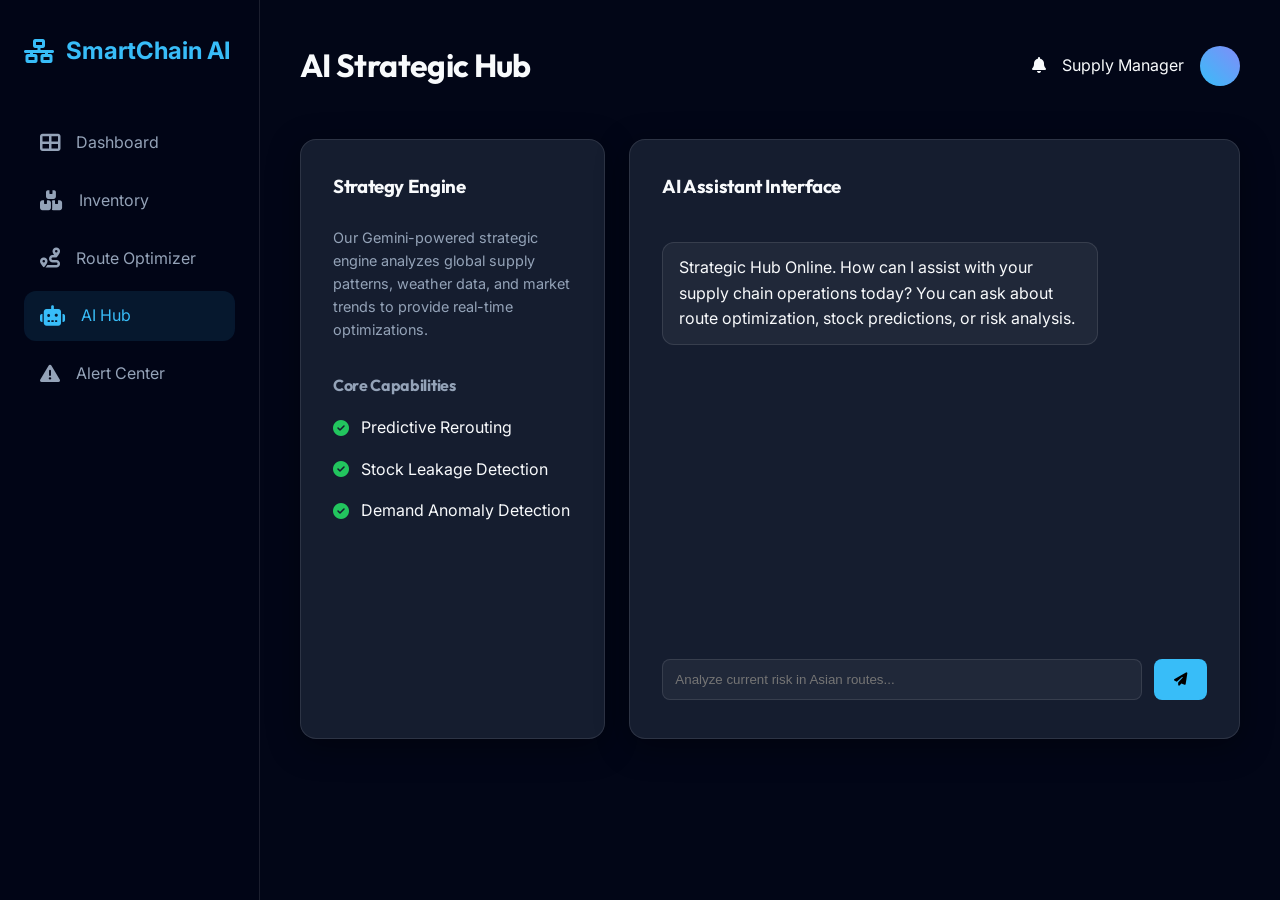
==== ai.html @ f098b52f "Initial Commit" ====
<!DOCTYPE html>
<html lang="en">
<head>
    <meta charset="UTF-8">
    <meta name="viewport" content="width=device-width, initial-scale=1.0">
    <title>AI Hub | SmartChain AI</title>
    <link rel="stylesheet" href="https://cdnjs.cloudflare.com/ajax/libs/font-awesome/6.4.0/css/all.min.css">
    <link rel="stylesheet" href="style.css">
</head>
<body>

    <div id="sidebar-container" data-active="ai"></div>

    <main class="main-content">
        <div id="header-container" data-title="AI Strategic Hub"></div>

        <div class="sections-grid" style="grid-template-columns: 1fr 2fr;">
            <div class="section-box glass animate-fade-in" style="height: auto;">
                <h3>Strategy Engine</h3>
                <p style="color: var(--text-secondary); font-size: 0.9rem; margin-bottom: 2rem;">
                    Our Gemini-powered strategic engine analyzes global supply patterns, weather data, and market trends to provide real-time optimizations.
                </p>
                
                <h4 style="color: var(--text-secondary); margin-bottom: 1rem;">Core Capabilities</h4>
                <ul style="list-style: none; padding: 0;">
                    <li style="margin-bottom: 1rem; display: flex; align-items: center; gap: 0.75rem;">
                        <i class="fas fa-check-circle" style="color: var(--success);"></i>
                        <span>Predictive Rerouting</span>
                    </li>
                    <li style="margin-bottom: 1rem; display: flex; align-items: center; gap: 0.75rem;">
                        <i class="fas fa-check-circle" style="color: var(--success);"></i>
                        <span>Stock Leakage Detection</span>
                    </li>
                    <li style="margin-bottom: 1rem; display: flex; align-items: center; gap: 0.75rem;">
                        <i class="fas fa-check-circle" style="color: var(--success);"></i>
                        <span>Demand Anomaly Detection</span>
                    </li>
                </ul>
            </div>

            <div class="section-box glass animate-fade-in" style="height: 600px; animation-delay: 0.2s;">
                <h3>AI Assistant Interface</h3>
                <div class="chat-container">
                    <div class="chat-messages" id="chat">
                        <div class="message ai">Strategic Hub Online. How can I assist with your supply chain operations today? You can ask about route optimization, stock predictions, or risk analysis.</div>
                    </div>
                    <div class="chat-input">
                        <input type="text" id="userInput" placeholder="Analyze current risk in Asian routes...">
                        <button onclick="getAI()"><i class="fas fa-paper-plane"></i></button>
                    </div>
                </div>
            </div>
        </div>
    </main>

    <script src="components.js"></script>
    <script src="script.js"></script>
</body>
</html>
---- style.css ----
@import url('https://fonts.googleapis.com/css2?family=Inter:wght@300;400;500;600;700&family=Outfit:wght@400;500;600;700&display=swap');

:root {
    --bg-dark: #020617;
    --bg-card: rgba(30, 41, 59, 0.7);
    --accent-blue: #38bdf8;
    --accent-purple: #818cf8;
    --text-primary: #f8fafc;
    --text-secondary: #94a3b8;
    --success: #22c55e;
    --warning: #facc15;
    --danger: #ef4444;
    --border: rgba(255, 255, 255, 0.1);
    --glass-blur: blur(12px);
    --transition: all 0.3s cubic-bezier(0.4, 0, 0.2, 1);
}

* {
    margin: 0;
    padding: 0;
    box-sizing: border-box;
}

body {
    background-color: var(--bg-dark);
    color: var(--text-primary);
    font-family: 'Inter', sans-serif;
    line-height: 1.6;
    overflow-x: hidden;
}

h1, h2, h3, h4 {
    font-family: 'Outfit', sans-serif;
    letter-spacing: -0.02em;
}

/* Glassmorphism Utilities */
.glass {
    background: var(--bg-card);
    backdrop-filter: var(--glass-blur);
    border: 1px solid var(--border);
    border-radius: 16px;
    box-shadow: 0 8px 32px 0 rgba(0, 0, 0, 0.37);
}

.glow-blue {
    box-shadow: 0 0 20px rgba(56, 189, 248, 0.2);
}

/* Sidebar Styling */
.sidebar {
    width: 260px;
    height: 100vh;
    background: rgba(2, 6, 23, 0.8);
    backdrop-filter: blur(20px);
    border-right: 1px solid var(--border);
    padding: 2rem 1.5rem;
    position: fixed;
    display: flex;
    flex-direction: column;
    z-index: 100;
}

.sidebar .brand {
    font-size: 1.5rem;
    font-weight: 700;
    color: var(--accent-blue);
    margin-bottom: 3rem;
    display: flex;
    align-items: center;
    gap: 0.75rem;
}

.sidebar nav ul {
    list-style: none;
}

.sidebar nav li {
    padding: 0.75rem 1rem;
    margin-bottom: 0.5rem;
    border-radius: 12px;
    cursor: pointer;
    transition: var(--transition);
    color: var(--text-secondary);
    display: flex;
    align-items: center;
    gap: 1rem;
}

.sidebar nav li:hover, .sidebar nav li.active {
    background: rgba(56, 189, 248, 0.1);
    color: var(--accent-blue);
}

.sidebar nav li i {
    font-size: 1.25rem;
}

/* Main Content Layout */
.main-content {
    margin-left: 260px;
    padding: 2.5rem;
    min-height: 100vh;
}

header {
    display: flex;
    justify-content: space-between;
    align-items: center;
    margin-bottom: 3rem;
}

.user-profile {
    display: flex;
    align-items: center;
    gap: 1rem;
}

.avatar {
    width: 40px;
    height: 40px;
    border-radius: 50%;
    background: linear-gradient(45deg, var(--accent-blue), var(--accent-purple));
}

/* Landing Page (Hero) */
.hero {
    height: 80vh;
    display: flex;
    flex-direction: column;
    justify-content: center;
    align-items: center;
    text-align: center;
    background: radial-gradient(circle at top right, rgba(56, 189, 248, 0.1), transparent 40%),
                radial-gradient(circle at bottom left, rgba(129, 140, 248, 0.1), transparent 40%);
}

.hero h1 {
    font-size: 4.5rem;
    line-height: 1.1;
    margin-bottom: 1.5rem;
    background: linear-gradient(to right, #fff, var(--accent-blue));
    -webkit-background-clip: text;
    -webkit-text-fill-color: transparent;
}

.hero p {
    font-size: 1.25rem;
    color: var(--text-secondary);
    max-width: 600px;
    margin-bottom: 3rem;
}

.cta-button {
    padding: 1rem 2.5rem;
    font-size: 1.1rem;
    font-weight: 600;
    border-radius: 50px;
    border: none;
    background: var(--accent-blue);
    color: var(--bg-dark);
    cursor: pointer;
    transition: var(--transition);
}

.cta-button:hover {
    transform: translateY(-2px);
    box-shadow: 0 10px 20px rgba(56, 189, 248, 0.3);
}

/* Dashboard Grid */
.dashboard-grid {
    display: grid;
    grid-template-columns: repeat(4, 1fr);
    gap: 1.5rem;
    margin-bottom: 2rem;
}

.kpi-card {
    padding: 1.5rem;
    display: flex;
    flex-direction: column;
    gap: 0.5rem;
}

.kpi-card .label {
    font-size: 0.875rem;
    color: var(--text-secondary);
}

.kpi-card .value {
    font-size: 1.75rem;
    font-weight: 700;
}

.kpi-card .trend {
    font-size: 0.75rem;
    font-weight: 600;
}

.trend.up { color: var(--success); }
.trend.down { color: var(--danger); }

/* Large Sections */
.sections-grid {
    display: grid;
    grid-template-columns: 2fr 1fr;
    gap: 1.5rem;
}

.section-box {
    padding: 2rem;
    height: 450px;
}

.section-box h3 {
    margin-bottom: 1.5rem;
    display: flex;
    justify-content: space-between;
    align-items: center;
}

/* AI Hub Chat */
.chat-container {
    height: calc(100% - 60px);
    display: flex;
    flex-direction: column;
}

.chat-messages {
    flex: 1;
    overflow-y: auto;
    padding: 1rem 0;
}

.message {
    margin-bottom: 1rem;
    max-width: 80%;
    padding: 0.75rem 1rem;
    border-radius: 12px;
}

.message.user {
    align-self: flex-end;
    background: var(--accent-blue);
    color: var(--bg-dark);
    margin-left: auto;
}

.message.ai {
    background: rgba(255, 255, 255, 0.05);
    border: 1px solid var(--border);
}

.chat-input {
    display: flex;
    gap: 0.75rem;
}

.chat-input input {
    flex: 1;
    background: rgba(255, 255, 255, 0.05);
    border: 1px solid var(--border);
    border-radius: 8px;
    padding: 0.75rem;
    color: white;
}

.chat-input button {
    background: var(--accent-blue);
    border: none;
    border-radius: 8px;
    padding: 0 1.25rem;
    cursor: pointer;
}

/* Tables */
.data-table {
    width: 100%;
    border-collapse: collapse;
}

.data-table th {
    text-align: left;
    color: var(--text-secondary);
    font-size: 0.75rem;
    text-transform: uppercase;
    letter-spacing: 0.1em;
    padding-bottom: 1rem;
}

.data-table td {
    padding: 1rem 0;
    border-bottom: 1px solid var(--border);
}

/* Map placeholder */
#map-container {
    height: 100%;
    border-radius: 12px;
    overflow: hidden;
}

/* Animations */
@keyframes fadeInUp {
    from { opacity: 0; transform: translateY(20px); }
    to { opacity: 1; transform: translateY(0); }
}

.animate-fade-in {
    animation: fadeInUp 0.6s ease-out forwards;
}
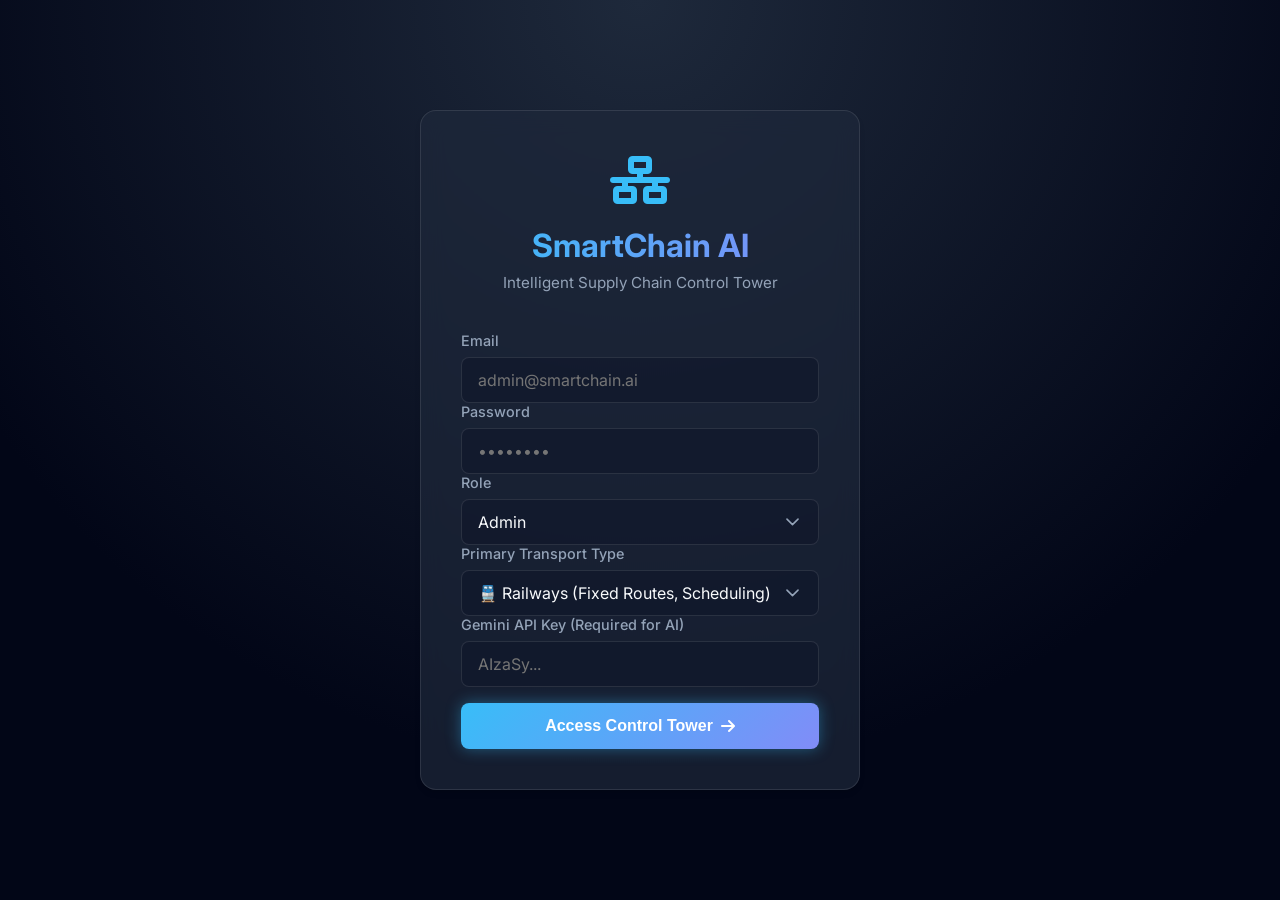
==== commit ff8ecaaf: "Added Antigravity project version" ====
--- a/ai.html
+++ b/ai.html
@@ -3,57 +3,58 @@
 <head>
     <meta charset="UTF-8">
     <meta name="viewport" content="width=device-width, initial-scale=1.0">
-    <title>AI Hub | SmartChain AI</title>
+    <title>SmartChain AI | Decision Engine</title>
     <link rel="stylesheet" href="https://cdnjs.cloudflare.com/ajax/libs/font-awesome/6.4.0/css/all.min.css">
+    <link href="https://fonts.googleapis.com/css2?family=Inter:wght@400;500;600;700&display=swap" rel="stylesheet">
     <link rel="stylesheet" href="style.css">
 </head>
 <body>
 
-    <div id="sidebar-container" data-active="ai"></div>
+    <!-- Sidebar injected by components.js -->
 
-    <main class="main-content">
-        <div id="header-container" data-title="AI Strategic Hub"></div>
+    <main class="app-layout">
+        <div class="main-content">
+            <header class="page-header fade-in">
+                <div>
+                    <h1 class="page-title">AI Decision Engine</h1>
+                    <p class="page-subtitle">Ask questions about your supply chain network and get actionable insights.</p>
+                </div>
+            </header>
 
-        <div class="sections-grid" style="grid-template-columns: 1fr 2fr;">
-            <div class="section-box glass animate-fade-in" style="height: auto;">
-                <h3>Strategy Engine</h3>
-                <p style="color: var(--text-secondary); font-size: 0.9rem; margin-bottom: 2rem;">
-                    Our Gemini-powered strategic engine analyzes global supply patterns, weather data, and market trends to provide real-time optimizations.
-                </p>
+            <div class="glass panel fade-in" style="animation-delay: 0.1s; max-width: 800px; margin: 0 auto; width: 100%;">
                 
-                <h4 style="color: var(--text-secondary); margin-bottom: 1rem;">Core Capabilities</h4>
-                <ul style="list-style: none; padding: 0;">
-                    <li style="margin-bottom: 1rem; display: flex; align-items: center; gap: 0.75rem;">
-                        <i class="fas fa-check-circle" style="color: var(--success);"></i>
-                        <span>Predictive Rerouting</span>
-                    </li>
-                    <li style="margin-bottom: 1rem; display: flex; align-items: center; gap: 0.75rem;">
-                        <i class="fas fa-check-circle" style="color: var(--success);"></i>
-                        <span>Stock Leakage Detection</span>
-                    </li>
-                    <li style="margin-bottom: 1rem; display: flex; align-items: center; gap: 0.75rem;">
-                        <i class="fas fa-check-circle" style="color: var(--success);"></i>
-                        <span>Demand Anomaly Detection</span>
-                    </li>
-                </ul>
-            </div>
-
-            <div class="section-box glass animate-fade-in" style="height: 600px; animation-delay: 0.2s;">
-                <h3>AI Assistant Interface</h3>
-                <div class="chat-container">
-                    <div class="chat-messages" id="chat">
-                        <div class="message ai">Strategic Hub Online. How can I assist with your supply chain operations today? You can ask about route optimization, stock predictions, or risk analysis.</div>
+                <div class="chat-window" style="height: 500px;">
+                    <div class="chat-messages" id="ai-chat-messages">
+                        <div class="message ai">
+                            Hello! I'm your SmartChain AI Consultant. I have loaded your transport context. What supply chain issues can I help you resolve today?
+                        </div>
                     </div>
-                    <div class="chat-input">
-                        <input type="text" id="userInput" placeholder="Analyze current risk in Asian routes...">
-                        <button onclick="getAI()"><i class="fas fa-paper-plane"></i></button>
+                    
+                    <div class="chat-input-area">
+                        <input type="text" id="ai-input" class="chat-input" placeholder="e.g. How should we handle the delay on route 66?">
+                        <button class="chat-btn" onclick="askAI()">
+                            <i class="fas fa-paper-plane"></i>
+                        </button>
                     </div>
                 </div>
+
+                <div style="margin-top: 1rem; text-align: center; color: var(--text-secondary); font-size: 0.85rem;">
+                    Powered by Google Gemini API
+                </div>
+
             </div>
         </div>
     </main>
 
+    <script src="auth.js"></script>
     <script src="components.js"></script>
     <script src="script.js"></script>
+    <script>
+        document.getElementById('ai-input').addEventListener('keypress', function(e) {
+            if (e.key === 'Enter') {
+                askAI();
+            }
+        });
+    </script>
 </body>
 </html>
--- a/style.css
+++ b/style.css
@@ -1,312 +1,672 @@
-@import url('https://fonts.googleapis.com/css2?family=Inter:wght@300;400;500;600;700&family=Outfit:wght@400;500;600;700&display=swap');
-
-:root {
-    --bg-dark: #020617;
-    --bg-card: rgba(30, 41, 59, 0.7);
-    --accent-blue: #38bdf8;
-    --accent-purple: #818cf8;
-    --text-primary: #f8fafc;
-    --text-secondary: #94a3b8;
-    --success: #22c55e;
-    --warning: #facc15;
-    --danger: #ef4444;
-    --border: rgba(255, 255, 255, 0.1);
-    --glass-blur: blur(12px);
-    --transition: all 0.3s cubic-bezier(0.4, 0, 0.2, 1);
-}
-
-* {
-    margin: 0;
-    padding: 0;
-    box-sizing: border-box;
-}
-
-body {
-    background-color: var(--bg-dark);
-    color: var(--text-primary);
-    font-family: 'Inter', sans-serif;
-    line-height: 1.6;
-    overflow-x: hidden;
-}
-
-h1, h2, h3, h4 {
-    font-family: 'Outfit', sans-serif;
-    letter-spacing: -0.02em;
-}
-
-/* Glassmorphism Utilities */
-.glass {
-    background: var(--bg-card);
-    backdrop-filter: var(--glass-blur);
-    border: 1px solid var(--border);
-    border-radius: 16px;
-    box-shadow: 0 8px 32px 0 rgba(0, 0, 0, 0.37);
-}
-
-.glow-blue {
-    box-shadow: 0 0 20px rgba(56, 189, 248, 0.2);
-}
-
-/* Sidebar Styling */
-.sidebar {
-    width: 260px;
-    height: 100vh;
-    background: rgba(2, 6, 23, 0.8);
-    backdrop-filter: blur(20px);
-    border-right: 1px solid var(--border);
-    padding: 2rem 1.5rem;
-    position: fixed;
-    display: flex;
-    flex-direction: column;
-    z-index: 100;
-}
-
-.sidebar .brand {
-    font-size: 1.5rem;
-    font-weight: 700;
-    color: var(--accent-blue);
-    margin-bottom: 3rem;
-    display: flex;
-    align-items: center;
-    gap: 0.75rem;
-}
-
-.sidebar nav ul {
-    list-style: none;
-}
-
-.sidebar nav li {
-    padding: 0.75rem 1rem;
-    margin-bottom: 0.5rem;
-    border-radius: 12px;
-    cursor: pointer;
-    transition: var(--transition);
-    color: var(--text-secondary);
-    display: flex;
-    align-items: center;
-    gap: 1rem;
-}
-
-.sidebar nav li:hover, .sidebar nav li.active {
-    background: rgba(56, 189, 248, 0.1);
-    color: var(--accent-blue);
-}
-
-.sidebar nav li i {
-    font-size: 1.25rem;
-}
-
-/* Main Content Layout */
-.main-content {
-    margin-left: 260px;
-    padding: 2.5rem;
-    min-height: 100vh;
-}
-
-header {
-    display: flex;
-    justify-content: space-between;
-    align-items: center;
-    margin-bottom: 3rem;
-}
-
-.user-profile {
-    display: flex;
-    align-items: center;
-    gap: 1rem;
-}
-
-.avatar {
-    width: 40px;
-    height: 40px;
-    border-radius: 50%;
-    background: linear-gradient(45deg, var(--accent-blue), var(--accent-purple));
-}
-
-/* Landing Page (Hero) */
-.hero {
-    height: 80vh;
-    display: flex;
-    flex-direction: column;
-    justify-content: center;
-    align-items: center;
-    text-align: center;
-    background: radial-gradient(circle at top right, rgba(56, 189, 248, 0.1), transparent 40%),
-                radial-gradient(circle at bottom left, rgba(129, 140, 248, 0.1), transparent 40%);
-}
-
-.hero h1 {
-    font-size: 4.5rem;
-    line-height: 1.1;
-    margin-bottom: 1.5rem;
-    background: linear-gradient(to right, #fff, var(--accent-blue));
-    -webkit-background-clip: text;
-    -webkit-text-fill-color: transparent;
-}
-
-.hero p {
-    font-size: 1.25rem;
-    color: var(--text-secondary);
-    max-width: 600px;
-    margin-bottom: 3rem;
-}
-
-.cta-button {
-    padding: 1rem 2.5rem;
-    font-size: 1.1rem;
-    font-weight: 600;
-    border-radius: 50px;
-    border: none;
-    background: var(--accent-blue);
-    color: var(--bg-dark);
-    cursor: pointer;
-    transition: var(--transition);
-}
-
-.cta-button:hover {
-    transform: translateY(-2px);
-    box-shadow: 0 10px 20px rgba(56, 189, 248, 0.3);
-}
-
-/* Dashboard Grid */
-.dashboard-grid {
-    display: grid;
-    grid-template-columns: repeat(4, 1fr);
-    gap: 1.5rem;
-    margin-bottom: 2rem;
-}
-
-.kpi-card {
-    padding: 1.5rem;
-    display: flex;
-    flex-direction: column;
-    gap: 0.5rem;
-}
-
-.kpi-card .label {
-    font-size: 0.875rem;
-    color: var(--text-secondary);
-}
-
-.kpi-card .value {
-    font-size: 1.75rem;
-    font-weight: 700;
-}
-
-.kpi-card .trend {
-    font-size: 0.75rem;
-    font-weight: 600;
-}
-
-.trend.up { color: var(--success); }
-.trend.down { color: var(--danger); }
-
-/* Large Sections */
-.sections-grid {
-    display: grid;
-    grid-template-columns: 2fr 1fr;
-    gap: 1.5rem;
-}
-
-.section-box {
-    padding: 2rem;
-    height: 450px;
-}
-
-.section-box h3 {
-    margin-bottom: 1.5rem;
-    display: flex;
-    justify-content: space-between;
-    align-items: center;
-}
-
-/* AI Hub Chat */
-.chat-container {
-    height: calc(100% - 60px);
-    display: flex;
-    flex-direction: column;
-}
-
-.chat-messages {
-    flex: 1;
-    overflow-y: auto;
-    padding: 1rem 0;
-}
-
-.message {
-    margin-bottom: 1rem;
-    max-width: 80%;
-    padding: 0.75rem 1rem;
-    border-radius: 12px;
-}
-
-.message.user {
-    align-self: flex-end;
-    background: var(--accent-blue);
-    color: var(--bg-dark);
-    margin-left: auto;
-}
-
-.message.ai {
-    background: rgba(255, 255, 255, 0.05);
-    border: 1px solid var(--border);
-}
-
-.chat-input {
-    display: flex;
-    gap: 0.75rem;
-}
-
-.chat-input input {
-    flex: 1;
-    background: rgba(255, 255, 255, 0.05);
-    border: 1px solid var(--border);
-    border-radius: 8px;
-    padding: 0.75rem;
-    color: white;
-}
-
-.chat-input button {
-    background: var(--accent-blue);
-    border: none;
-    border-radius: 8px;
-    padding: 0 1.25rem;
-    cursor: pointer;
-}
-
-/* Tables */
-.data-table {
-    width: 100%;
-    border-collapse: collapse;
-}
-
-.data-table th {
-    text-align: left;
-    color: var(--text-secondary);
-    font-size: 0.75rem;
-    text-transform: uppercase;
-    letter-spacing: 0.1em;
-    padding-bottom: 1rem;
-}
-
-.data-table td {
-    padding: 1rem 0;
-    border-bottom: 1px solid var(--border);
-}
-
-/* Map placeholder */
-#map-container {
-    height: 100%;
-    border-radius: 12px;
-    overflow: hidden;
-}
-
-/* Animations */
-@keyframes fadeInUp {
-    from { opacity: 0; transform: translateY(20px); }
-    to { opacity: 1; transform: translateY(0); }
-}
-
-.animate-fade-in {
-    animation: fadeInUp 0.6s ease-out forwards;
-}+:root {
+    --bg-dark: #0f172a;
+    --bg-darker: #020617;
+    --panel-bg: rgba(30, 41, 59, 0.7);
+    --panel-border: rgba(255, 255, 255, 0.1);
+    
+    --text-primary: #f8fafc;
+    --text-secondary: #94a3b8;
+    
+    --accent-blue: #38bdf8;
+    --accent-purple: #818cf8;
+    
+    --success: #10b981;
+    --warning: #f59e0b;
+    --danger: #ef4444;
+
+    --sidebar-width: 260px;
+    --font-main: 'Inter', system-ui, -apple-system, sans-serif;
+}
+
+* {
+    margin: 0;
+    padding: 0;
+    box-sizing: border-box;
+}
+
+body {
+    font-family: var(--font-main);
+    background-color: var(--bg-darker);
+    background-image: radial-gradient(circle at 50% 0%, #1e293b 0%, transparent 70%);
+    color: var(--text-primary);
+    min-height: 100vh;
+    overflow-x: hidden;
+}
+
+/* =========================================
+   Glassmorphism & Utilities
+========================================= */
+.glass {
+    background: var(--panel-bg);
+    backdrop-filter: blur(12px);
+    -webkit-backdrop-filter: blur(12px);
+    border: 1px solid var(--panel-border);
+    border-radius: 1rem;
+    box-shadow: 0 4px 6px -1px rgba(0, 0, 0, 0.1), 0 2px 4px -1px rgba(0, 0, 0, 0.06);
+}
+
+.text-gradient {
+    background: linear-gradient(to right, var(--accent-blue), var(--accent-purple));
+    -webkit-background-clip: text;
+    -webkit-text-fill-color: transparent;
+}
+
+.glow-blue {
+    box-shadow: 0 0 15px rgba(56, 189, 248, 0.4);
+}
+
+.fade-in {
+    animation: fadeIn 0.5s ease-out forwards;
+}
+
+@keyframes fadeIn {
+    from { opacity: 0; transform: translateY(10px); }
+    to { opacity: 1; transform: translateY(0); }
+}
+
+/* =========================================
+   Login Page
+========================================= */
+.login-container {
+    min-height: 100vh;
+    display: flex;
+    align-items: center;
+    justify-content: center;
+    padding: 2rem;
+    position: relative;
+    z-index: 1;
+}
+
+.login-card {
+    width: 100%;
+    max-width: 440px;
+    padding: 2.5rem;
+    display: flex;
+    flex-direction: column;
+    gap: 1.5rem;
+}
+
+.login-header {
+    text-align: center;
+    margin-bottom: 1rem;
+}
+
+.login-header h1 {
+    font-size: 2rem;
+    margin-bottom: 0.5rem;
+}
+
+.login-header p {
+    color: var(--text-secondary);
+    font-size: 0.95rem;
+}
+
+.form-group {
+    display: flex;
+    flex-direction: column;
+    gap: 0.5rem;
+}
+
+.form-group label {
+    font-size: 0.9rem;
+    font-weight: 500;
+    color: var(--text-secondary);
+}
+
+.form-control {
+    background: rgba(15, 23, 42, 0.6);
+    border: 1px solid var(--panel-border);
+    border-radius: 0.5rem;
+    padding: 0.75rem 1rem;
+    color: var(--text-primary);
+    font-family: var(--font-main);
+    font-size: 1rem;
+    transition: all 0.2s;
+    outline: none;
+}
+
+.form-control:focus {
+    border-color: var(--accent-blue);
+    box-shadow: 0 0 0 2px rgba(56, 189, 248, 0.2);
+}
+
+select.form-control {
+    appearance: none;
+    background-image: url("data:image/svg+xml,%3Csvg xmlns='http://www.w3.org/2000/svg' fill='none' viewBox='0 0 24 24' stroke='%2394a3b8'%3E%3Cpath stroke-linecap='round' stroke-linejoin='round' stroke-width='2' d='M19 9l-7 7-7-7'%3E%3C/path%3E%3C/svg%3E");
+    background-repeat: no-repeat;
+    background-position: right 1rem center;
+    background-size: 1.2rem;
+    padding-right: 2.5rem;
+}
+
+select.form-control option {
+    background: var(--bg-dark);
+    color: var(--text-primary);
+}
+
+.btn {
+    background: linear-gradient(135deg, var(--accent-blue), var(--accent-purple));
+    color: white;
+    border: none;
+    padding: 0.875rem 1.5rem;
+    border-radius: 0.5rem;
+    font-size: 1rem;
+    font-weight: 600;
+    cursor: pointer;
+    transition: all 0.3s ease;
+    display: flex;
+    justify-content: center;
+    align-items: center;
+    gap: 0.5rem;
+    text-decoration: none;
+}
+
+.btn:hover {
+    transform: translateY(-2px);
+    box-shadow: 0 4px 15px rgba(56, 189, 248, 0.4);
+}
+
+/* =========================================
+   Dashboard Layout (Sidebar + Content)
+========================================= */
+.app-layout {
+    display: flex;
+    min-height: 100vh;
+}
+
+.sidebar {
+    width: var(--sidebar-width);
+    background: rgba(15, 23, 42, 0.8);
+    border-right: 1px solid var(--panel-border);
+    display: flex;
+    flex-direction: column;
+    padding: 1.5rem 0;
+    position: fixed;
+    top: 0;
+    bottom: 0;
+    left: 0;
+    z-index: 40;
+    transition: transform 0.3s ease;
+}
+
+.sidebar-header {
+    padding: 0 1.5rem 1.5rem;
+    border-bottom: 1px solid var(--panel-border);
+    margin-bottom: 1.5rem;
+}
+
+.sidebar-nav {
+    flex: 1;
+    display: flex;
+    flex-direction: column;
+    gap: 0.5rem;
+    padding: 0 1rem;
+}
+
+.nav-item {
+    display: flex;
+    align-items: center;
+    gap: 1rem;
+    padding: 0.875rem 1rem;
+    color: var(--text-secondary);
+    text-decoration: none;
+    border-radius: 0.5rem;
+    transition: all 0.2s;
+    font-weight: 500;
+}
+
+.nav-item:hover, .nav-item.active {
+    background: rgba(56, 189, 248, 0.1);
+    color: var(--accent-blue);
+}
+
+.nav-item i {
+    font-size: 1.2rem;
+    width: 24px;
+    text-align: center;
+}
+
+.sidebar-footer {
+    padding: 1.5rem 1.5rem 0;
+    border-top: 1px solid var(--panel-border);
+}
+
+.user-info {
+    display: flex;
+    align-items: center;
+    gap: 1rem;
+    margin-bottom: 1rem;
+}
+
+.user-avatar {
+    width: 40px;
+    height: 40px;
+    border-radius: 50%;
+    background: linear-gradient(135deg, var(--accent-blue), var(--accent-purple));
+    display: flex;
+    align-items: center;
+    justify-content: center;
+    font-weight: bold;
+    font-size: 1.2rem;
+}
+
+.user-details {
+    display: flex;
+    flex-direction: column;
+}
+
+.user-name {
+    font-size: 0.9rem;
+    font-weight: 600;
+}
+
+.user-role {
+    font-size: 0.75rem;
+    color: var(--text-secondary);
+}
+
+.logout-btn {
+    width: 100%;
+    background: rgba(239, 68, 68, 0.1);
+    color: var(--danger);
+    border: 1px solid rgba(239, 68, 68, 0.2);
+}
+
+.logout-btn:hover {
+    background: var(--danger);
+    color: white;
+    box-shadow: 0 4px 15px rgba(239, 68, 68, 0.3);
+}
+
+.main-content {
+    flex: 1;
+    margin-left: var(--sidebar-width);
+    padding: 2rem;
+    display: flex;
+    flex-direction: column;
+    gap: 1.5rem;
+}
+
+.page-header {
+    display: flex;
+    justify-content: space-between;
+    align-items: flex-end;
+    margin-bottom: 1rem;
+}
+
+.page-title {
+    font-size: 1.75rem;
+    font-weight: 700;
+}
+
+.page-subtitle {
+    color: var(--text-secondary);
+    font-size: 0.95rem;
+    margin-top: 0.25rem;
+}
+
+.transport-badge {
+    padding: 0.5rem 1rem;
+    border-radius: 2rem;
+    background: rgba(56, 189, 248, 0.1);
+    color: var(--accent-blue);
+    font-weight: 600;
+    font-size: 0.875rem;
+    display: flex;
+    align-items: center;
+    gap: 0.5rem;
+    border: 1px solid rgba(56, 189, 248, 0.2);
+}
+
+/* =========================================
+   Dashboard Grid & Components
+========================================= */
+.kpi-grid {
+    display: grid;
+    grid-template-columns: repeat(auto-fit, minmax(240px, 1fr));
+    gap: 1.5rem;
+}
+
+.kpi-card {
+    padding: 1.5rem;
+    display: flex;
+    flex-direction: column;
+    gap: 1rem;
+}
+
+.kpi-header {
+    display: flex;
+    justify-content: space-between;
+    align-items: center;
+    color: var(--text-secondary);
+    font-size: 0.9rem;
+}
+
+.kpi-icon {
+    width: 40px;
+    height: 40px;
+    border-radius: 0.75rem;
+    display: flex;
+    align-items: center;
+    justify-content: center;
+    font-size: 1.25rem;
+}
+
+.icon-blue { background: rgba(56, 189, 248, 0.1); color: var(--accent-blue); }
+.icon-purple { background: rgba(129, 140, 248, 0.1); color: var(--accent-purple); }
+.icon-green { background: rgba(16, 185, 129, 0.1); color: var(--success); }
+.icon-yellow { background: rgba(245, 158, 11, 0.1); color: var(--warning); }
+
+.kpi-value {
+    font-size: 2rem;
+    font-weight: 700;
+}
+
+.kpi-trend {
+    font-size: 0.875rem;
+    display: flex;
+    align-items: center;
+    gap: 0.25rem;
+}
+
+.trend-up { color: var(--success); }
+.trend-down { color: var(--danger); }
+
+.dashboard-layout {
+    display: grid;
+    grid-template-columns: 2fr 1fr;
+    gap: 1.5rem;
+}
+
+.panel {
+    padding: 1.5rem;
+    display: flex;
+    flex-direction: column;
+    gap: 1rem;
+}
+
+.panel-title {
+    font-size: 1.1rem;
+    font-weight: 600;
+    display: flex;
+    align-items: center;
+    gap: 0.5rem;
+    margin-bottom: 0.5rem;
+}
+
+.chart-container {
+    height: 300px;
+    width: 100%;
+}
+
+.map-container {
+    height: 350px;
+    width: 100%;
+    border-radius: 0.75rem;
+    overflow: hidden;
+    border: 1px solid var(--panel-border);
+}
+
+/* =========================================
+   Alerts & Chat
+========================================= */
+.alerts-list {
+    display: flex;
+    flex-direction: column;
+    gap: 0.75rem;
+    max-height: 300px;
+    overflow-y: auto;
+}
+
+.alert-item {
+    padding: 1rem;
+    border-radius: 0.5rem;
+    display: flex;
+    gap: 1rem;
+    align-items: flex-start;
+    background: rgba(0,0,0,0.2);
+    border-left: 4px solid transparent;
+}
+
+.alert-item.critical {
+    border-left-color: var(--danger);
+    background: linear-gradient(90deg, rgba(239, 68, 68, 0.1) 0%, rgba(0,0,0,0) 100%);
+}
+
+.alert-item.warning {
+    border-left-color: var(--warning);
+    background: linear-gradient(90deg, rgba(245, 158, 11, 0.1) 0%, rgba(0,0,0,0) 100%);
+}
+
+.alert-icon {
+    font-size: 1.25rem;
+}
+
+.critical .alert-icon { color: var(--danger); }
+.warning .alert-icon { color: var(--warning); }
+
+.alert-content h4 { font-size: 0.9rem; margin-bottom: 0.25rem; }
+.alert-content p { font-size: 0.8rem; color: var(--text-secondary); }
+.alert-time { font-size: 0.7rem; color: var(--text-secondary); margin-top: 0.5rem; display: block; }
+
+/* Chat Window */
+.chat-window {
+    display: flex;
+    flex-direction: column;
+    height: 300px;
+    background: rgba(0,0,0,0.2);
+    border-radius: 0.75rem;
+    overflow: hidden;
+}
+
+.chat-messages {
+    flex: 1;
+    padding: 1rem;
+    overflow-y: auto;
+    display: flex;
+    flex-direction: column;
+    gap: 1rem;
+}
+
+.message {
+    max-width: 85%;
+    padding: 0.75rem 1rem;
+    border-radius: 1rem;
+    font-size: 0.9rem;
+    line-height: 1.4;
+}
+
+.message.ai {
+    background: rgba(129, 140, 248, 0.15);
+    border: 1px solid rgba(129, 140, 248, 0.3);
+    align-self: flex-start;
+    border-bottom-left-radius: 0.25rem;
+}
+
+.message.user {
+    background: var(--accent-blue);
+    color: white;
+    align-self: flex-end;
+    border-bottom-right-radius: 0.25rem;
+}
+
+.chat-input-area {
+    display: flex;
+    padding: 0.75rem;
+    gap: 0.5rem;
+    border-top: 1px solid var(--panel-border);
+    background: rgba(15, 23, 42, 0.6);
+}
+
+.chat-input {
+    flex: 1;
+    background: rgba(0,0,0,0.2);
+    border: 1px solid var(--panel-border);
+    border-radius: 2rem;
+    padding: 0.5rem 1rem;
+    color: var(--text-primary);
+    outline: none;
+}
+
+.chat-input:focus { border-color: var(--accent-blue); }
+
+.chat-btn {
+    width: 40px;
+    height: 40px;
+    border-radius: 50%;
+    background: var(--accent-blue);
+    color: white;
+    border: none;
+    cursor: pointer;
+    display: flex;
+    align-items: center;
+    justify-content: center;
+    transition: all 0.2s;
+}
+.chat-btn:hover { background: var(--accent-purple); }
+
+/* =========================================
+   Order Tracking & Inventory
+========================================= */
+.tracking-container {
+    max-width: 800px;
+    margin: 0 auto;
+    width: 100%;
+}
+
+.search-box {
+    display: flex;
+    gap: 1rem;
+    margin-bottom: 2rem;
+}
+
+.tracking-status {
+    padding: 2rem;
+    text-align: center;
+    display: none;
+}
+
+.tracking-status.active {
+    display: block;
+}
+
+.status-icon {
+    font-size: 4rem;
+    margin-bottom: 1rem;
+    color: var(--accent-blue);
+}
+
+.status-timeline {
+    display: flex;
+    justify-content: space-between;
+    margin-top: 3rem;
+    position: relative;
+}
+
+.status-timeline::before {
+    content: '';
+    position: absolute;
+    top: 15px;
+    left: 10%;
+    right: 10%;
+    height: 2px;
+    background: var(--panel-border);
+    z-index: 0;
+}
+
+.timeline-step {
+    position: relative;
+    z-index: 1;
+    display: flex;
+    flex-direction: column;
+    align-items: center;
+    gap: 0.5rem;
+    width: 30%;
+}
+
+.step-dot {
+    width: 32px;
+    height: 32px;
+    border-radius: 50%;
+    background: var(--bg-dark);
+    border: 2px solid var(--panel-border);
+    display: flex;
+    align-items: center;
+    justify-content: center;
+    font-size: 0.8rem;
+    transition: all 0.3s;
+}
+
+.timeline-step.completed .step-dot {
+    background: var(--success);
+    border-color: var(--success);
+    color: white;
+}
+
+.timeline-step.active .step-dot {
+    background: var(--accent-blue);
+    border-color: var(--accent-blue);
+    color: white;
+    box-shadow: 0 0 15px rgba(56, 189, 248, 0.4);
+}
+
+.step-label {
+    font-size: 0.85rem;
+    color: var(--text-secondary);
+}
+
+.timeline-step.completed .step-label,
+.timeline-step.active .step-label {
+    color: var(--text-primary);
+    font-weight: 500;
+}
+
+/* Inventory */
+.inventory-grid {
+    display: grid;
+    grid-template-columns: repeat(auto-fill, minmax(300px, 1fr));
+    gap: 1.5rem;
+}
+
+.inventory-item {
+    display: flex;
+    justify-content: space-between;
+    align-items: center;
+    padding: 1rem;
+    border-radius: 0.5rem;
+    background: rgba(0,0,0,0.2);
+    border-left: 4px solid var(--success);
+}
+
+.inventory-item.low-stock {
+    border-left-color: var(--danger);
+    background: linear-gradient(90deg, rgba(239, 68, 68, 0.1) 0%, rgba(0,0,0,0) 100%);
+}
+
+.item-info h4 { margin-bottom: 0.25rem; }
+.item-info p { font-size: 0.8rem; color: var(--text-secondary); }
+
+.item-stock {
+    font-size: 1.5rem;
+    font-weight: 700;
+}
+
+.low-stock .item-stock { color: var(--danger); }
+
+/* Custom Leaflet Dark Marker */
+.custom-div-icon {
+    background: transparent;
+    border: none;
+}
+
+/* Responsive */
+@media (max-width: 1024px) {
+    .dashboard-layout { grid-template-columns: 1fr; }
+}
+
+@media (max-width: 768px) {
+    .sidebar { transform: translateX(-100%); }
+    .main-content { margin-left: 0; }
+    .kpi-grid { grid-template-columns: 1fr; }
+    .search-box { flex-direction: column; }
+}
